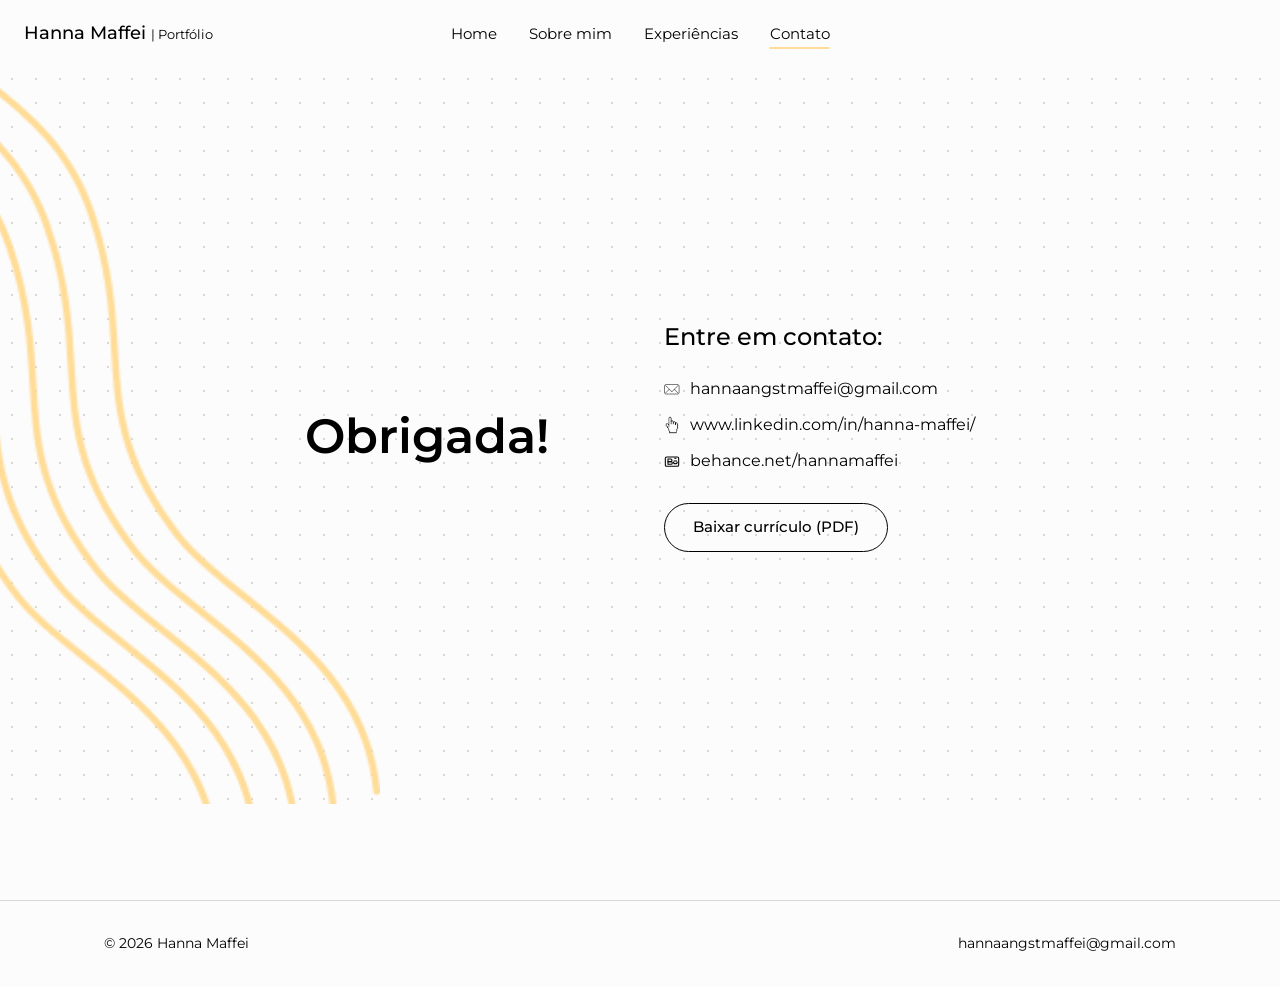
==== contato.html @ 4f78eaaf "Corrige espaçamento entre Premissas de design e Desafios no Mars Delivery Lista com bolinha seguida " ====
<!doctype html>
<html lang="pt-BR">
<head>
  <meta charset="UTF-8" />
  <meta name="viewport" content="width=device-width, initial-scale=1.0" />
  <title>Contato | Hanna Maffei</title>
  <meta name="description" content="Entre em contato com Hanna Maffei, Product Designer." />
  <link rel="preconnect" href="https://fonts.googleapis.com" />
  <link rel="preconnect" href="https://fonts.gstatic.com" crossorigin />
  <link href="https://fonts.googleapis.com/css2?family=Montserrat:wght@400;500;600;700&display=swap" rel="stylesheet" />
  <link rel="stylesheet" href="css/style.css?v=9" />
</head>
<body>

  <header class="site-header">
    <div class="wrap">
      <a class="brand" href="index.html">Hanna Maffei <span class="brand-sep">| Portfólio</span></a>
      <button class="nav-toggle" aria-label="Abrir menu" aria-expanded="false">☰</button>
      <ul class="nav-links">
        <li><a href="index.html">Home</a></li>
        <li><a href="sobre.html">Sobre mim</a></li>
        <li><a href="experiencias.html">Experiências</a></li>
        <li><a href="contato.html" aria-current="page">Contato</a></li>
      </ul>
    </div>
  </header>

  <main>
    <section class="contact-section dotted-bg">
      <img class="decor-lines" src="assets/img/linhas-contato.png" alt="" />

      <div class="wrap">
        <div class="contact-grid">
          <h2>Obrigada!</h2>

          <div class="contact-links">
            <h3>Entre em contato:</h3>
            <a class="contact-item" href="mailto:hannaangstmaffei@gmail.com">
              <img src="assets/img/icon-email.png" alt="" />
              hannaangstmaffei@gmail.com
            </a>
            <a class="contact-item" href="https://www.linkedin.com/in/hanna-maffei/" target="_blank" rel="noopener">
              <img src="assets/img/icon-linkedin.png" alt="" />
              www.linkedin.com/in/hanna-maffei/
            </a>
            <a class="contact-item" href="https://www.behance.net/hannamaffei" target="_blank" rel="noopener">
              <svg width="16" height="16" viewBox="0 0 24 24" fill="none" stroke="currentColor" stroke-width="1.6" aria-hidden="true">
                <rect x="2" y="6" width="20" height="14" rx="2" />
                <path d="M6 9h4a2 2 0 0 1 0 4H6z" />
                <path d="M6 13h4.5a2 2 0 0 1 0 4H6z" />
                <path d="M14 13a3 3 0 0 0 6 0" />
                <path d="M14.5 12h5" />
                <path d="M15.5 8h3" />
              </svg>
              behance.net/hannamaffei
            </a>

            <a class="btn" style="margin-top: 24px;" href="assets/files/Hanna_Maffei_CV.pdf" download="Hanna_Maffei_CV.pdf">Baixar currículo (PDF)</a>
          </div>
        </div>
      </div>
    </section>
  </main>

  <footer class="site-footer">
    <div class="wrap">
      <span>© 2026 Hanna Maffei</span>
      <a href="mailto:hannaangstmaffei@gmail.com">hannaangstmaffei@gmail.com</a>
    </div>
  </footer>

  <script src="js/main.js?v=7"></script>
</body>
</html>
---- css/style.css ----
/* ===== Design tokens (extraídos do Figma) ===== */
:root {
  --bg: #fcfcfc;
  --ink: #000000;
  --ink-soft: #000000;
  --accent: #ffdc97;
  --accent-soft: rgba(255, 220, 151, 0.4);
  --line: #d9d9d9;
  --max-width: 1120px;
  --gap: 24px;

  /* Escala de espaçamento — usar sempre uma dessas em vez de valor solto.
     Regra: quanto mais perto na escala, mais "juntos" os elementos parecem
     (Gestalt, Proximidade). Pular direto pra --space-xl sinaliza troca de assunto. */
  --space-xs: 8px;   /* ícone + texto, elementos quase colados */
  --space-sm: 16px;  /* itens dentro do mesmo grupo (bullets, linhas de lista) */
  --space-md: 24px;  /* elemento de controle (ex: tabs) e o conteúdo que ele controla */
  --space-lg: 48px;  /* transição visível entre blocos relacionados */
  --space-xl: 88px;  /* separação forte, mudança de seção/assunto */
  --space-2xl: 140px; /* divisão bem espaçada entre blocos grandes de conteúdo */
}

* { box-sizing: border-box; }

html { scroll-behavior: smooth; }

body {
  margin: 0;
  background: var(--bg);
  color: var(--ink);
  font-family: "Montserrat", sans-serif;
  font-weight: 400;
  line-height: 1.5;
  -webkit-font-smoothing: antialiased;
  overflow-x: hidden;
}

img { max-width: 100%; display: block; }

a { color: inherit; text-decoration: none; }

.wrap {
  max-width: var(--max-width);
  margin: 0 auto;
  padding: 0 24px;
}

/* ===== Header / nav ===== */
.site-header {
  position: sticky;
  top: 0;
  z-index: 20;
  background: rgba(252, 252, 252, 0.9);
  backdrop-filter: blur(6px);
}

.site-header .wrap {
  max-width: 1280px;
  position: relative;
  display: flex;
  align-items: center;
  justify-content: space-between;
  padding-top: 20px;
  padding-bottom: 20px;
}

.brand {
  font-weight: 500;
  font-size: 18px;
}

.brand-sep {
  font-size: 13px;
  font-weight: 400;
  color: var(--ink-soft);
}

.nav-links {
  position: absolute;
  left: 50%;
  top: 50%;
  transform: translate(-50%, -50%);
  display: flex;
  gap: 32px;
  list-style: none;
  margin: 0;
  padding: 0;
}

.nav-links a {
  font-size: 15px;
  padding-bottom: 4px;
  border-bottom: 2px solid transparent;
  transition: border-color 0.2s ease;
}

.nav-links a:hover,
.nav-links a[aria-current="page"] {
  border-color: var(--accent);
}

.nav-toggle {
  display: none;
  background: none;
  border: none;
  font-size: 24px;
  color: var(--ink);
  cursor: pointer;
}

/* ===== Footer ===== */
.site-footer {
  border-top: 1px solid var(--line);
  padding: 32px 0;
  margin-top: 96px;
}

.site-footer .wrap {
  display: flex;
  justify-content: space-between;
  align-items: center;
  flex-wrap: wrap;
  gap: 12px;
  font-size: 14px;
  color: var(--ink-soft);
}

.site-footer a:hover { color: var(--ink); }

/* Fundo pontilhado estilo grid do FigJam, reaproveitado onde fizer sentido dar profundidade */
.dotted-bg {
  background-color: var(--bg);
  background-image: radial-gradient(rgba(49, 35, 8, 0.16) 1px, transparent 1px);
  background-size: 24px 24px;
}

/* ===== Hero (Home) ===== */
.hero {
  position: relative;
  min-height: calc(100vh - 73px);
  overflow: hidden;
  display: flex;
  flex-direction: column;
  justify-content: center;
  align-items: center;
  text-align: center;
  gap: 8px;
  padding: 40px 24px 80px;
}

.hero-content { position: relative; z-index: 1; }

.hero h1 {
  font-size: clamp(40px, 7vw, 64px);
  font-weight: 700;
  margin: 0 0 8px;
}

.hero .role {
  font-size: clamp(18px, 3vw, 24px);
  font-weight: 500;
  margin: 0;
}

.role-sep {
  color: var(--accent);
  margin: 0 4px;
}

.hero .signature {
  position: absolute;
  left: 50%;
  bottom: 56px;
  transform: translateX(-50%);
  font-size: clamp(22px, 4vw, 32px);
  font-weight: 500;
  z-index: 1;
  margin: 0;
}

.hero-nav {
  position: relative;
  z-index: 1;
  display: flex;
  gap: 16px;
  margin-top: 48px;
  flex-wrap: wrap;
  justify-content: center;
}

.btn {
  display: inline-block;
  padding: 12px 28px;
  border-radius: 999px;
  font-size: 15px;
  font-weight: 500;
  border: 1.5px solid var(--ink);
  transition: background 0.2s ease, color 0.2s ease;
}

.btn:hover { background: var(--ink); color: var(--bg); }

/* ===== Section heading pattern (barra amarela) ===== */
.section-title {
  border-left: 3px solid var(--accent);
  padding-left: 16px;
  font-size: 28px;
  font-weight: 500;
  margin: 0 0 16px;
}

.section-lead {
  font-size: 17px;
  color: var(--ink-soft);
  max-width: none;
  margin: 0 0 32px;
}

section { padding: 96px 0; position: relative; }

/* ===== Sobre mim ===== */
.about-grid {
  display: grid;
  grid-template-columns: 1fr 1fr;
  gap: 64px;
  align-items: center;
  position: relative;
}

.about-grid > * { min-width: 0; }

.about-photo-wrap {
  position: relative;
}

.about-photo {
  position: relative;
  z-index: 1;
  width: 100%;
  max-width: 433px;
  border-radius: 24px;
  box-shadow: 0 24px 48px rgba(49, 35, 8, 0.12);
}

.about-text h2 { margin-top: 0; }

.about-text p + p { margin-top: 20px; }

/* Educação */
.education-list {
  display: flex;
  flex-direction: column;
  gap: 20px;
  max-width: 640px;
}

.education-item {
  display: flex;
  justify-content: space-between;
  align-items: center;
  flex-wrap: wrap;
  gap: 12px;
}

.education-item h3 {
  display: flex;
  align-items: center;
  gap: 10px;
  font-size: 16px;
  font-weight: 500;
  margin: 0;
}

.education-item .status {
  font-size: 13px;
  color: var(--ink-soft);
}

.education-item .logo-google {
  flex-shrink: 0;
}

/* Processo — diagrama do Duplo Diamante acima dos 4 passos */
.dd-diagram {
  margin: var(--space-lg) 0 var(--space-sm);
}

.dd-diagram svg {
  display: block;
  width: 100%;
  max-width: 560px;
  height: auto;
  margin: 0 auto;
}

.process-grid {
  display: grid;
  grid-template-columns: repeat(4, 1fr);
  gap: var(--space-lg) var(--space-sm);
}

.process-item h3 {
  font-size: 20px;
  font-weight: 500;
  margin: 0 0 12px;
}

.process-item p {
  color: var(--ink-soft);
  margin: 0;
}

/* ===== Experiências / projetos ===== */
.project-card {
  display: grid;
  grid-template-columns: 1fr 1.2fr;
  gap: 56px;
  align-items: center;
  padding: 56px 0;
}

.project-card > * { min-width: 0; }

.project-card.reverse .project-media { order: 2; }
.project-card.reverse .project-info { order: 1; }

.project-client {
  font-size: 12px;
  text-transform: uppercase;
  letter-spacing: 0.04em;
  color: var(--ink-soft);
  display: block;
  margin-bottom: 8px;
}

.project-title-row {
  display: flex;
  align-items: center;
  gap: 12px;
  flex-wrap: wrap;
  margin-bottom: 20px;
}

.project-title-row h3 {
  font-size: 24px;
  font-weight: 500;
  margin: 0;
}

.project-title-link {
  display: inline-flex;
  align-items: center;
  gap: 8px;
  transition: opacity 0.2s ease;
}

.project-title-link:hover { opacity: 0.6; }

.tag-ia {
  background: var(--accent-soft);
  border-radius: 100px;
  padding: 6px 12px;
  font-size: 10px;
  font-weight: 600;
}

.project-info p { color: var(--ink-soft); }
.project-info p + p { margin-top: 20px; }

.confidential-note {
  font-size: 12px;
  color: var(--ink-soft);
  margin-top: 20px;
}

.project-media {
  display: block;
  border-radius: 16px;
  overflow: hidden;
  background: #121515;
  box-shadow: 0 24px 48px rgba(0, 0, 0, 0.18);
  transition: box-shadow 0.2s ease, transform 0.2s ease;
}

a.project-media:hover {
  box-shadow: 0 28px 56px rgba(0, 0, 0, 0.24);
  transform: translateY(-2px);
}

.project-media.no-frame {
  background: var(--bg);
  box-shadow: none;
}

.project-media.no-frame img {
  height: 320px;
  object-fit: contain;
}

.project-media img {
  width: 100%;
  height: 320px;
  object-fit: cover;
  object-position: top;
}

/* ===== Breadcrumb ===== */
.breadcrumb {
  display: flex;
  flex-wrap: wrap;
  gap: 14px;
  align-items: center;
  font-size: 12px;
  color: var(--ink-soft);
  margin-bottom: 40px;
}

.breadcrumb a:hover { text-decoration: underline; }

.breadcrumb .current { color: var(--ink); font-weight: 500; }

.breadcrumb-back {
  padding-right: 14px;
  border-right: 1px solid var(--line);
  font-weight: 500;
}

.breadcrumb-back:hover { text-decoration: underline; }

.breadcrumb-trail {
  display: flex;
  flex-wrap: wrap;
  gap: 14px;
  align-items: center;
}

/* ===== Página de detalhe do projeto =====
   Grid de 2 colunas (1fr 1.2fr), o mesmo padrão usado nos cards
   de Experiências — texto sempre à esquerda, imagem à direita. */
.project-hero {
  padding-top: 24px;
}

.project-hero-grid {
  display: grid;
  grid-template-columns: 1fr 1.2fr;
  gap: 56px;
  align-items: start;
  margin-top: var(--space-md);
  margin-bottom: var(--space-xl);
}

.project-hero-grid > * { min-width: 0; }

.project-hero .project-client { font-size: 13px; }

.project-hero h1 {
  border-left: 3px solid var(--accent);
  padding-left: 16px;
  font-size: 28px;
  font-weight: 500;
  margin: 0 0 16px;
}

.project-hero-media {
  border-radius: 16px;
  overflow: hidden;
  background: #121515;
  box-shadow: 0 24px 48px rgba(0, 0, 0, 0.18);
}

.project-hero-media.no-frame {
  background: none;
  box-shadow: none;
  border-radius: 0;
  overflow: visible;
  display: flex;
  align-items: center;
  justify-content: center;
}

.project-hero-media.portrait {
  background: none;
  box-shadow: none;
  border-radius: 0;
  overflow: visible;
  display: flex;
  justify-content: center;
  padding: var(--space-lg) 0;
}

.project-hero-media.portrait img {
  width: auto;
  max-width: 320px;
  border-radius: 12px;
}

.project-hero-media.bleed-right {
  width: 135%;
  max-width: none;
}

.project-hero-media img { width: 100%; display: block; }

.project-hero-media .hero-cover { display: none; }
.project-hero-media .hero-cover.active { display: block; }

.hero-cover.stack {
  position: relative;
  width: 100%;
  min-height: 380px;
  align-items: center;
  justify-content: center;
}

.hero-cover.stack.active { display: flex; }

.stack .stack-img {
  border-radius: 14px;
  border: 1px solid var(--line);
  box-shadow: 0 16px 32px rgba(0, 0, 0, 0.14);
}

.stack .stack-side {
  position: absolute;
  width: 44%;
  top: 6%;
  z-index: 1;
}

.stack .stack-left { left: 0; }
.stack .stack-right { right: 0; }

.stack .stack-front {
  position: relative;
  width: 50%;
  z-index: 2;
  box-shadow: 0 24px 48px rgba(0, 0, 0, 0.22);
}

@media (max-width: 860px) {
  .project-hero-grid { grid-template-columns: 1fr; }
  .project-hero-media.bleed-right { width: 100%; }
}

.project-body {
  max-width: none;
  margin-top: var(--space-lg);
}

.project-hero-grid + .project-body { margin-top: 0; }
.project-subhead + .project-body { margin-top: var(--space-sm); }

.project-body p { color: var(--ink-soft); }
.project-body p + p { margin-top: 20px; }

.project-subhead {
  font-size: 19px;
  font-weight: 600;
  color: var(--ink);
  margin: var(--space-lg) 0 var(--space-sm);
}

.project-hero-grid + .project-subhead { margin-top: 0; }
.screens-grid + .project-subhead,
.finding-carousel + .project-subhead,
.project-list + .project-subhead { margin-top: var(--space-xl); }

.role-section + .project-body { margin-top: var(--space-sm); }

/* ===== Receita de espaçamento de um case (papel dentro de experiencia-*.html) =====
   Confirmada por medição real (getBoundingClientRect) em todas as abas do
   Grupo Advanced — usar esses mesmos números ao montar uma aba/case nova:
   - Título do papel (h2.role-section) → primeiro parágrafo de contexto: 16px (--space-sm)
     Todo .role-section PRECISA de uma frase curta de abertura logo depois do título
     (mesmo sem número/duração real) — sem ela o próximo bloco cola direto no título
     com 88px, quebrando o ritmo em relação às outras abas.
   - Parágrafo de contexto → cards de Problema/Solução (.problem-solution-grid): 88px (--space-xl)
   - Cards de Problema/Solução → próxima seção principal: 140px (--space-2xl, .section-break)
   - Subtítulo de seção (.project-subhead) → texto ou primeira imagem: 16px (--space-sm)
   - Lista de tarefas (.project-list) → números (.stat-grid): 48px (--space-lg)
   - Números (.stat-grid) → próximo bloco (galeria extra ou "Insight → decisão"): 48px (--space-lg)
   - Entre seções PRINCIPAIS de um case (Decisões de UI e UX, Discovery/Componentes,
     Design System, Telas, Antes e depois, Teste de usabilidade, O que eu levo):
     140px (--space-2xl), via classe .section-break — não depende do elemento anterior.
   Sub-tópicos dentro de uma seção (ex: Cores e Grid System dentro de Design System)
   usam o espaçamento normal de .project-subhead (48px), propositalmente mais próximo
   que --space-2xl, pra não parecerem seções principais novas.
   - Quando uma aba não tem cards de Problema/Solução e a galeria de telas vem direto
     depois do parágrafo de contexto (ex: abas de módulo do Data Life), a mesma regra
     de "parágrafo de contexto → bloco de evidência: 88px" vale pra galeria/label. */
.project-subhead.section-break { margin-top: var(--space-2xl); }

.project-body + .screens-grid,
.project-body + .gallery-label {
  margin-top: var(--space-xl);
}

.design-system-panel {
  margin: var(--space-2xl) 0;
}

.design-system-panel .project-subhead { margin-top: var(--space-lg); }

.design-system-panel > .project-subhead:first-child { margin-top: 0; }

.gallery-label {
  font-size: 12px;
  font-weight: 600;
  text-transform: uppercase;
  letter-spacing: 0.04em;
  color: var(--ink-soft);
  margin: var(--space-md) 0 var(--space-xs);
}

.gallery-label:first-child { margin-top: 0; }

/* Quando um gallery-label separa dois grupos de evidência igualmente importantes
   (não um sub-item tipo Desktop/Mobile do mesmo grupo), usar o mesmo respiro de
   88px da receita de espaçamento em vez do padrão de 24px. */
.gallery-label.gallery-break { margin-top: var(--space-xl); }

.grid-compare {
  display: flex;
  align-items: flex-end;
  flex-wrap: wrap;
  gap: var(--space-md);
  margin-top: var(--space-sm);
}

.grid-compare figure { margin: 0; }
.grid-compare img { height: 353px; width: auto; max-width: 100%; display: block; }
.grid-compare figcaption {
  margin-top: 12px;
  font-size: 13px;
  color: var(--ink-soft);
  text-align: center;
}

@media (max-width: 860px) {
  .grid-compare img { height: 240px; }
}

@media (max-width: 600px) {
  .grid-compare img { height: 150px; }
}

/* ===== Páginas de papel (múltiplos sub-projetos numa página, com troca de conteúdo via tabs) ===== */
.subproject-nav {
  display: flex;
  flex-wrap: wrap;
  gap: var(--space-xs) 32px;
  align-items: center;
  margin: 0 0 var(--space-md);
  border-bottom: 1px solid var(--line);
}

.subproject-nav button {
  font-family: inherit;
  background: none;
  border: none;
  border-bottom: 3px solid transparent;
  cursor: pointer;
  font-size: 15px;
  font-weight: 500;
  color: var(--ink-soft);
  padding: 0 0 14px;
  margin-bottom: -1px;
}

.subproject-nav button:hover { color: var(--ink); }

.subproject-nav button.active {
  color: var(--ink);
  font-weight: 700;
  border-bottom-color: var(--accent);
}

.project-hero-grid + .subproject-nav,
.project-body + .subproject-nav {
  margin-top: var(--space-xl);
}

.tab-panel { display: none; }
.tab-panel.active { display: block; }

.role-section {
  font-size: 22px;
  font-weight: 600;
  color: var(--ink);
  margin: var(--space-xl) 0 var(--space-xs);
}

.tab-panel > .role-section:first-child { margin-top: 0; }

.subproject-nav + .tab-panel { margin-top: 0; }

/* ===== Carrossel de achados (testes de usabilidade) ===== */
.finding-carousel { margin-top: var(--space-sm); }

.finding-track {
  display: flex;
  gap: var(--space-sm);
  overflow-x: auto;
  scroll-snap-type: x mandatory;
  -webkit-overflow-scrolling: touch;
  padding-bottom: var(--space-xs);
  scrollbar-width: none;
}

.finding-track::-webkit-scrollbar { display: none; }

.finding-card {
  flex: 0 0 min(380px, 88%);
  scroll-snap-align: start;
  border: 1px solid var(--line);
  border-radius: 16px;
  padding: 24px;
}

.finding-index {
  display: flex;
  align-items: center;
  gap: var(--space-xs);
  font-size: 13px;
  font-weight: 700;
  letter-spacing: 0.02em;
  text-transform: uppercase;
  color: var(--ink-soft);
  margin-bottom: var(--space-sm);
}

.finding-index::before {
  content: "";
  width: 8px;
  height: 8px;
  border-radius: 50%;
  background: var(--accent);
  flex: none;
}

.finding-card h3 {
  font-size: 17px;
  font-weight: 600;
  margin: 0 0 var(--space-xs);
}

.finding-card p { color: var(--ink-soft); margin: 0; }
.finding-card p + p { margin-top: var(--space-xs); }
.finding-decision strong { color: var(--ink); }

.finding-controls {
  display: flex;
  align-items: center;
  justify-content: center;
  gap: var(--space-sm);
  margin-top: var(--space-md);
}

.finding-prev,
.finding-next {
  width: 36px;
  height: 36px;
  border-radius: 50%;
  border: 1.5px solid var(--ink);
  background: none;
  cursor: pointer;
  font-size: 15px;
  line-height: 1;
  display: flex;
  align-items: center;
  justify-content: center;
  transition: background 0.2s ease, color 0.2s ease;
}

.finding-prev:hover,
.finding-next:hover { background: var(--ink); color: var(--bg); }

.finding-dots { display: flex; align-items: center; gap: 8px; }

.finding-dots .dot {
  width: 8px;
  height: 8px;
  padding: 0;
  border: none;
  border-radius: 4px;
  background: var(--line);
  cursor: pointer;
  transition: width 0.2s ease, background 0.2s ease;
}

.finding-dots .dot.active {
  width: 20px;
  background: var(--accent);
}

/* ===== Variante: card de desafio (categoria → termo → problema → solução) ===== */
.finding-card.challenge-card {
  display: flex;
  flex-direction: column;
  gap: var(--space-sm);
  padding: 28px 30px 30px;
  border-radius: 20px;
  box-shadow: 0 1px 2px rgba(0, 0, 0, 0.03), 0 8px 24px rgba(0, 0, 0, 0.03);
}

.finding-card.challenge-card .finding-index { margin-bottom: 0; }
.finding-card.challenge-card > h3 { margin: 0; }

.challenge-term-row {
  display: flex;
  align-items: baseline;
  gap: 10px;
  flex-wrap: wrap;
}

.challenge-term-row h3 { margin: 0; }

.challenge-tag {
  font-family: 'SF Mono', Menlo, monospace;
  font-size: 12px;
  font-weight: 600;
  color: var(--ink-soft);
  background: #f4f4f4;
  padding: 3px 9px;
  border-radius: 6px;
}

.challenge-divider {
  height: 1px;
  background: var(--line);
}

.challenge-solution {
  display: flex;
  flex-direction: column;
  gap: 6px;
  background: var(--accent-soft);
  border-radius: 14px;
  padding: 16px 18px;
}

.challenge-solution-label {
  font-size: 10.5px;
  font-weight: 700;
  letter-spacing: 0.08em;
  text-transform: uppercase;
  color: var(--ink-soft);
}

.challenge-solution p {
  font-size: 15px;
  line-height: 1.6;
  color: var(--ink);
  margin: 0;
}

.role-section-client {
  display: block;
  font-size: 13px;
  font-weight: 500;
  letter-spacing: 0.02em;
  text-transform: uppercase;
  color: var(--ink-soft);
  margin-bottom: 6px;
}

.tag-row {
  display: flex;
  flex-wrap: wrap;
  gap: var(--space-xs);
  margin-top: var(--space-sm);
}

.tag-pill {
  border: 1px solid var(--line);
  border-radius: 100px;
  padding: 6px 14px;
  font-size: 12px;
  color: var(--ink-soft);
}

.problem-solution-grid {
  display: grid;
  grid-template-columns: 1fr 1fr;
  align-items: stretch;
  gap: var(--space-lg);
  margin-top: var(--space-xl);
}

.problem-solution-grid .module-item { height: 100%; }
.problem-solution-grid .module-item p { margin: 0; }

@media (max-width: 700px) {
  .problem-solution-grid { grid-template-columns: 1fr; }
}

.feature-spotlight {
  display: grid;
  grid-template-columns: 1fr minmax(260px, 340px) 1fr;
  grid-template-areas:
    "c1 media c2"
    "c3 media .";
  align-items: start;
  gap: var(--space-lg);
  margin-top: var(--space-sm);
}

.feature-spotlight > *:nth-child(1) { grid-area: c1; }
.feature-spotlight > *:nth-child(2) { grid-area: media; align-self: start; justify-self: center; }
.feature-spotlight > *:nth-child(3) { grid-area: c2; }
.feature-spotlight > *:nth-child(4) { grid-area: c3; }

.spotlight-media img {
  width: 100%;
  border-radius: 20px;
  border: 1px solid var(--line);
}

@media (max-width: 780px) {
  .feature-spotlight {
    grid-template-columns: 1fr;
    grid-template-areas: "media" "c1" "c2" "c3";
  }
  .feature-spotlight > *:nth-child(4) { max-width: none; margin-top: 0; }
}

.decision-topic h3 {
  font-size: 16px;
  font-weight: 500;
  color: var(--ink);
  margin: 0 0 8px;
}

.decision-topic .project-list {
  columns: 1;
  margin-top: var(--space-xs);
}

.token-grid {
  display: grid;
  grid-template-columns: repeat(auto-fit, minmax(180px, 1fr));
  gap: var(--space-md);
  margin-top: var(--space-sm);
}

.token-swatch {
  border-radius: 12px;
  overflow: hidden;
  border: 1px solid var(--line);
}

.token-swatch .color { height: 120px; }

.token-swatch .label {
  padding: 10px 12px;
  font-size: 13px;
  font-weight: 500;
}

.token-swatch .hex {
  display: block;
  font-size: 11px;
  color: var(--ink-soft);
  margin-top: 2px;
}

.palette-bleed { margin-top: var(--space-sm); }
.palette-bleed img { width: 100%; display: block; }

.type-scale {
  margin-top: var(--space-sm);
  border: 1px solid var(--line);
  border-radius: 12px;
  overflow: hidden;
}

.type-row {
  display: flex;
  align-items: baseline;
  justify-content: space-between;
  gap: var(--space-md);
  padding: 16px 20px;
  border-bottom: 1px solid var(--line);
}

.type-row:last-child { border-bottom: none; }

.type-spec {
  font-size: 12px;
  color: var(--ink-soft);
  white-space: nowrap;
}

.radius-grid {
  display: grid;
  grid-template-columns: repeat(auto-fit, minmax(90px, 1fr));
  gap: var(--space-sm);
  margin-top: var(--space-md);
  max-width: 640px;
}

.radius-swatch { text-align: center; }

.radius-box {
  width: 100%;
  aspect-ratio: 1;
  background: #f4f4f4;
  border: 1px solid var(--line);
}

.radius-swatch .label {
  padding-top: 10px;
  font-size: 13px;
  font-weight: 500;
}

.radius-swatch .hex {
  display: block;
  font-size: 11px;
  color: var(--ink-soft);
  margin-top: 2px;
}

.stat-grid {
  display: grid;
  grid-template-columns: repeat(auto-fit, minmax(140px, 1fr));
  gap: var(--space-md);
  margin-top: var(--space-sm);
  max-width: 900px;
}

.project-list + .stat-grid { margin-top: var(--space-lg); }

.stat-item .number {
  font-size: 32px;
  font-weight: 700;
  color: var(--ink);
}

.stat-item .label {
  font-size: 13px;
  color: var(--ink-soft);
  margin-top: var(--space-xs);
}

.project-list {
  margin: 12px 0 0;
  padding: 0;
  list-style: none;
  columns: 2;
  column-gap: 32px;
}

.project-list li {
  color: var(--ink-soft);
  padding: var(--space-xs) 0 var(--space-xs) 18px;
  position: relative;
  break-inside: avoid;
}

.project-list li::before {
  content: "";
  position: absolute;
  left: 0;
  top: 17px;
  width: 6px;
  height: 6px;
  border-radius: 50%;
  background: var(--accent);
}

@media (max-width: 640px) {
  .project-list { columns: 1; }
}

.project-gallery {
  margin-top: var(--space-sm);
  border-radius: 16px;
  overflow: hidden;
  border: 1px solid var(--line);
}

.project-gallery img { width: 100%; display: block; }

.screens-row {
  display: flex;
  gap: var(--space-md);
  margin-top: var(--space-sm);
  flex-wrap: wrap;
  justify-content: center;
}

.screens-row figure {
  margin: 0;
  flex: 1 1 220px;
  max-width: 280px;
}

.screens-row img {
  width: 100%;
  display: block;
  border-radius: 16px;
  border: 1px solid var(--line);
  box-shadow: 0 16px 32px rgba(0, 0, 0, 0.08);
}

.screens-row figcaption {
  margin-top: 12px;
  font-size: 13px;
  color: var(--ink-soft);
  text-align: center;
}

.screens-grid {
  display: grid;
  grid-template-columns: repeat(2, 1fr);
  gap: var(--space-md);
  margin-top: var(--space-sm);
}

.screens-grid figure { margin: 0; }

.screens-grid figure > img { width: 100%; display: block; }

.screens-grid .frame {
  aspect-ratio: 4 / 3;
  border-radius: 16px;
  border: 1px solid var(--line);
  box-shadow: 0 16px 32px rgba(0, 0, 0, 0.08);
  background: #f4f4f4;
  display: flex;
  align-items: center;
  justify-content: center;
  overflow: hidden;
}

.screens-grid .frame img {
  width: 100%;
  height: 100%;
  object-fit: contain;
  display: block;
}

.screens-grid figcaption {
  margin-top: 12px;
  font-size: 13px;
  color: var(--ink-soft);
  text-align: center;
}

.screens-grid.cols-3 { grid-template-columns: repeat(3, 1fr); }

.screens-grid.no-frame img {
  border-radius: 12px;
  border: 1px solid var(--line);
  box-shadow: none;
}

@media (max-width: 640px) {
  .screens-grid,
  .screens-grid.cols-3 { grid-template-columns: 1fr; }
}

.compare-caption {
  margin-top: var(--space-sm);
  font-size: 15px;
  font-weight: 500;
  text-align: center;
}

.compare-slider {
  margin-top: var(--space-sm);
  max-width: 560px;
  margin-left: auto;
  margin-right: auto;
}

.compare-slider-frame {
  position: relative;
  border-radius: 16px;
  overflow: hidden;
  border: 1px solid var(--line);
  box-shadow: 0 16px 32px rgba(0, 0, 0, 0.08);
  cursor: ew-resize;
  touch-action: none;
}

/* Aba Onboarding: nenhuma imagem de conteúdo tem sombra, só a capa do header
   (.project-hero-media, fora da tab-panel) mantém o box-shadow original. */
#onboarding .screens-grid .frame,
#onboarding .screens-row img,
#onboarding .compare-slider-frame,
#painel .screens-grid .frame,
#painel .screens-row img,
#painel .compare-slider-frame,
#investimentos .screens-grid .frame,
#investimentos .screens-row img,
#investimentos .compare-slider-frame {
  box-shadow: none;
}

#investimentos .screens-grid.no-frame img {
  border-radius: 12px;
}

#mars-delivery .screens-grid.no-frame img {
  border: none;
}

#investimentos .screens-grid.cols-3 figcaption {
  text-align: left;
}

#investimentos .screens-grid.cols-3 figcaption strong {
  display: block;
  font-size: 14px;
  color: var(--ink);
  margin-bottom: 8px;
}

#investimentos .screens-grid.cols-3 figcaption p {
  font-size: 13px;
  line-height: 1.5;
  color: var(--ink-soft);
}

.compare-slider-img { width: 100%; display: block; user-select: none; -webkit-user-drag: none; }

.compare-slider-after-wrap {
  position: absolute;
  inset: 0;
  clip-path: inset(0 0 0 50%);
}

.compare-slider-after-wrap .compare-slider-img { position: absolute; inset: 0; }

.compare-slider-tag {
  position: absolute;
  top: var(--space-sm);
  font-size: 12px;
  font-weight: 600;
  letter-spacing: 0.04em;
  text-transform: uppercase;
  color: #fff;
  background: rgba(0, 0, 0, 0.55);
  padding: 4px 10px;
  border-radius: 100px;
  pointer-events: none;
}

.compare-slider-tag-before { left: var(--space-sm); }
.compare-slider-tag-after { right: var(--space-sm); }

.compare-slider-handle {
  position: absolute;
  top: 0;
  left: 50%;
  height: 100%;
  transform: translateX(-50%);
  display: flex;
  align-items: center;
  justify-content: center;
}

.compare-slider-handle::before {
  content: "";
  position: absolute;
  top: 0;
  bottom: 0;
  left: 50%;
  width: 3px;
  background: #fff;
  box-shadow: 0 0 0 1px rgba(0, 0, 0, 0.35), 0 0 10px rgba(0, 0, 0, 0.35);
  transform: translateX(-50%);
}

.compare-slider-handle-grip {
  position: relative;
  width: 36px;
  height: 36px;
  border-radius: 50%;
  background: #fff;
  color: var(--ink);
  display: flex;
  align-items: center;
  justify-content: center;
  font-size: 14px;
  box-shadow: 0 4px 12px rgba(0, 0, 0, 0.2);
}

.compare-slider-handle:focus-visible .compare-slider-handle-grip {
  outline: 2px solid var(--accent);
  outline-offset: 2px;
}

.project-nav {
  display: flex;
  justify-content: space-between;
  align-items: center;
  flex-wrap: wrap;
  gap: var(--space-sm);
  margin-top: var(--space-xl);
}

.project-nav a { font-size: 15px; }
.project-nav a:hover { text-decoration: underline; }

.module-list {
  margin-top: var(--space-sm);
  display: grid;
  grid-template-columns: 1fr 1fr;
  gap: 32px;
}

.module-item {
  padding: 24px;
  border: 1px solid var(--line);
  border-radius: 12px;
}

.module-item h3 {
  font-size: 16px;
  font-weight: 500;
  margin: 0 0 8px;
}

.module-item p {
  font-size: 14px;
  color: var(--ink-soft);
  margin: 0;
}

@media (max-width: 640px) {
  .module-list { grid-template-columns: 1fr; }
}

/* ===== Contato ===== */
.contact-section {
  min-height: calc(100vh - 73px - 90px);
  display: flex;
  align-items: center;
  overflow: hidden;
  position: relative;
}

.contact-section .decor-lines {
  position: absolute;
  left: -260px;
  top: -120px;
  width: 640px;
  pointer-events: none;
  z-index: 0;
}

.contact-grid {
  position: relative;
  z-index: 1;
  display: grid;
  grid-template-columns: 1fr 1fr;
  gap: 48px;
  align-items: center;
}

.contact-grid h2 {
  font-size: clamp(36px, 6vw, 48px);
  font-weight: 600;
  margin: 0;
}

.contact-links h3 {
  font-size: 24px;
  font-weight: 500;
  margin: 0 0 16px;
}

.contact-item {
  display: flex;
  align-items: center;
  gap: 10px;
  font-size: 16px;
  padding: 6px 0;
}

.contact-item:hover { color: var(--ink-soft); }

.contact-item img { width: 16px; }

/* ===== Responsive ===== */
@media (max-width: 860px) {
  .about-grid,
  .project-card,
  .process-grid,
  .contact-grid {
    grid-template-columns: 1fr;
  }

  .project-card.reverse .project-media,
  .project-card.reverse .project-info {
    order: initial;
  }

  .about-photo { max-width: 320px; margin: 0 auto; }

  .contact-grid { text-align: left; }

  section { padding: 64px 0; }
}

@media (max-width: 640px) {
  .nav-links {
    position: absolute;
    top: 100%;
    left: 0;
    right: 0;
    transform: none;
    background: var(--bg);
    flex-direction: column;
    gap: 0;
    border-bottom: 1px solid var(--accent);
    display: none;
  }

  .nav-links.open { display: flex; }

  .nav-links li { border-top: 1px solid var(--line); }

  .nav-links a {
    display: block;
    padding: 16px 24px;
    border-bottom: none;
  }

  .nav-toggle { display: block; }

  .contact-section .decor-lines { left: -320px; width: 480px; }
}
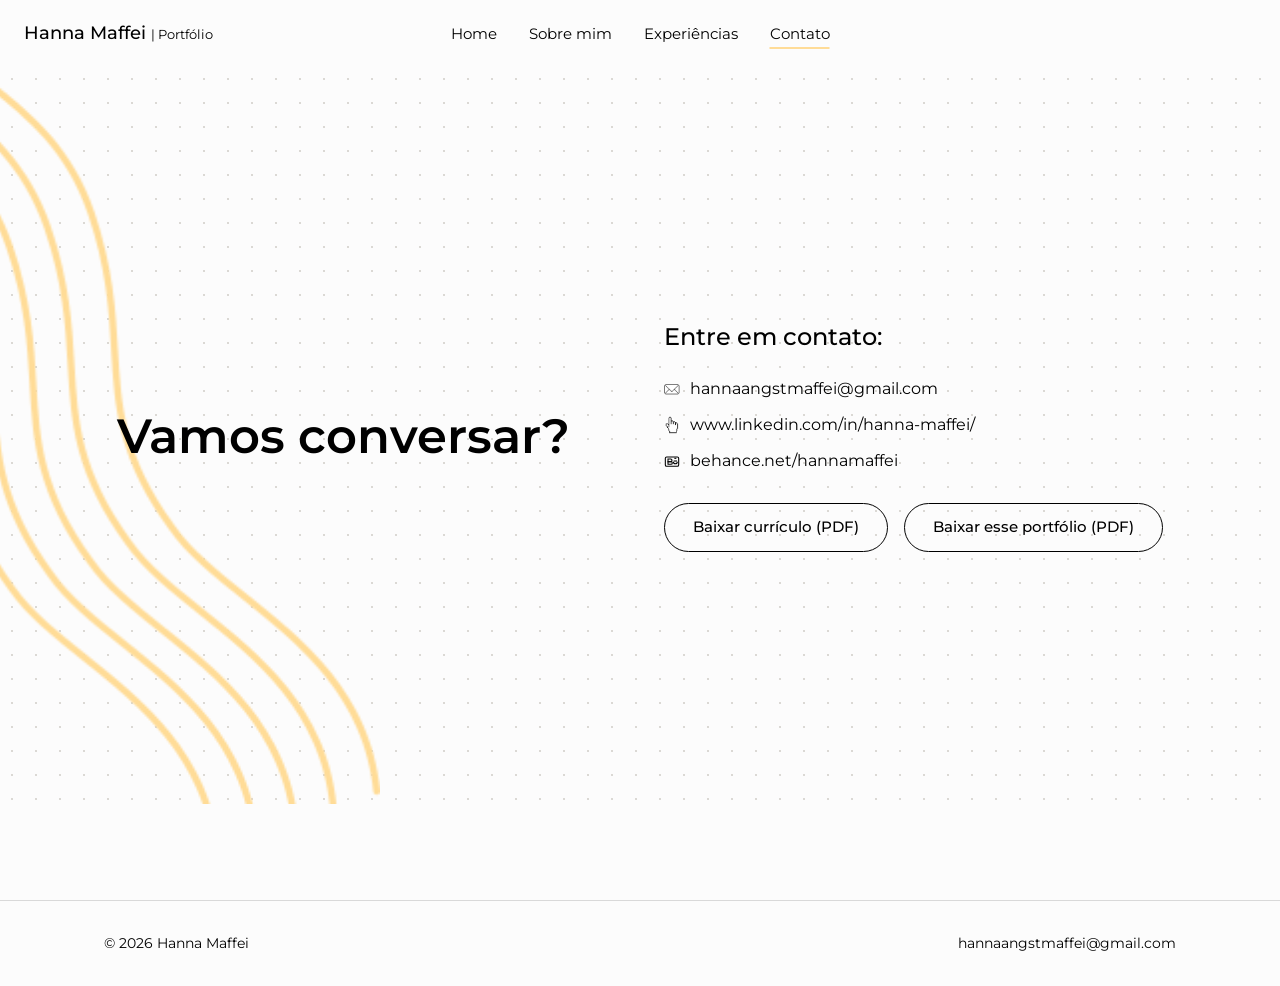
==== commit 8eea9e52: "Atualiza currículo, corrige sombra no hover das Experiências e cria Portfólio Pocket em PDF Adiciona" ====
--- a/contato.html
+++ b/contato.html
@@ -8,7 +8,7 @@
   <link rel="preconnect" href="https://fonts.googleapis.com" />
   <link rel="preconnect" href="https://fonts.gstatic.com" crossorigin />
   <link href="https://fonts.googleapis.com/css2?family=Montserrat:wght@400;500;600;700&display=swap" rel="stylesheet" />
-  <link rel="stylesheet" href="css/style.css?v=9" />
+  <link rel="stylesheet" href="css/style.css?v=17" />
 </head>
 <body>
 
@@ -31,7 +31,7 @@
 
       <div class="wrap">
         <div class="contact-grid">
-          <h2>Obrigada!</h2>
+          <h2>Vamos conversar?</h2>
 
           <div class="contact-links">
             <h3>Entre em contato:</h3>
@@ -56,6 +56,7 @@
             </a>
 
             <a class="btn" style="margin-top: 24px;" href="assets/files/Hanna_Maffei_CV.pdf" download="Hanna_Maffei_CV.pdf">Baixar currículo (PDF)</a>
+            <a class="btn" style="margin-top: 24px; margin-left: 12px;" href="assets/files/Hanna_Maffei_Portfolio_Pocket.pdf" download="Hanna_Maffei_Portfolio_Pocket.pdf">Baixar esse portfólio (PDF)</a>
           </div>
         </div>
       </div>
--- a/css/style.css
+++ b/css/style.css
@@ -213,7 +213,7 @@
   font-size: 17px;
   color: var(--ink-soft);
   max-width: none;
-  margin: 0 0 32px;
+  margin: 0 0 var(--space-lg);
 }
 
 section { padding: 96px 0; position: relative; }
@@ -280,23 +280,48 @@
   flex-shrink: 0;
 }
 
-/* Processo — diagrama do Duplo Diamante acima dos 4 passos */
-.dd-diagram {
-  margin: var(--space-lg) 0 var(--space-sm);
-}
-
-.dd-diagram svg {
-  display: block;
-  width: 100%;
-  max-width: 560px;
-  height: auto;
-  margin: 0 auto;
+.process-track {
+  position: relative;
+  display: grid;
+  grid-template-columns: repeat(4, 1fr);
+  gap: var(--space-sm);
+  margin-bottom: var(--space-lg);
+}
+
+.process-track::before {
+  content: '';
+  position: absolute;
+  top: 15px;
+  left: 15px;
+  right: calc(25% - (var(--space-sm) * 3 / 4) - 15px);
+  height: 2px;
+  background: var(--line);
+}
+
+.process-num {
+  position: relative;
+  z-index: 1;
+  width: 30px;
+  height: 30px;
+  border-radius: 50%;
+  background: var(--accent);
+  color: var(--ink);
+  font-weight: 600;
+  font-size: 13px;
+  display: flex;
+  align-items: center;
+  justify-content: center;
 }
 
 .process-grid {
   display: grid;
   grid-template-columns: repeat(4, 1fr);
   gap: var(--space-lg) var(--space-sm);
+  margin-bottom: var(--space-lg);
+}
+
+.process-grid + .finding-carousel {
+  margin-top: var(--space-lg);
 }
 
 .process-item h3 {
@@ -367,29 +392,21 @@
 .project-info p { color: var(--ink-soft); }
 .project-info p + p { margin-top: 20px; }
 
-.confidential-note {
-  font-size: 12px;
-  color: var(--ink-soft);
-  margin-top: 20px;
-}
-
 .project-media {
   display: block;
   border-radius: 16px;
   overflow: hidden;
   background: #121515;
-  box-shadow: 0 24px 48px rgba(0, 0, 0, 0.18);
   transition: box-shadow 0.2s ease, transform 0.2s ease;
 }
 
 a.project-media:hover {
-  box-shadow: 0 28px 56px rgba(0, 0, 0, 0.24);
+  box-shadow: 0 0 0 1px rgba(255, 255, 255, 0.16), 0 28px 56px rgba(0, 0, 0, 0.24);
   transform: translateY(-2px);
 }
 
 .project-media.no-frame {
   background: var(--bg);
-  box-shadow: none;
 }
 
 .project-media.no-frame img {
@@ -505,10 +522,24 @@
 .project-hero-media .hero-cover { display: none; }
 .project-hero-media .hero-cover.active { display: block; }
 
+/* Projetos Pessoais: a capa troca de conteúdo conforme a aba (Mars Delivery
+   ou DoseCerta), mas as duas precisam ocupar sempre a mesma altura, senão as
+   abas pulam de lugar ao trocar. Trava a proporção do container pela imagem
+   do Mars Delivery e redimensiona o conteúdo da capa pra caber dentro dela,
+   sem cortar nada (só encolhe, não recorta). */
+.project-hero-media:has(.hero-cover) {
+  aspect-ratio: 8 / 5;
+}
+
+.project-hero-media:has(.hero-cover) img.hero-cover.active {
+  height: 100%;
+  object-fit: contain;
+}
+
 .hero-cover.stack {
   position: relative;
   width: 100%;
-  min-height: 380px;
+  height: 100%;
   align-items: center;
   justify-content: center;
 }
@@ -523,17 +554,19 @@
 
 .stack .stack-side {
   position: absolute;
-  width: 44%;
-  top: 6%;
+  width: auto;
+  height: 74%;
+  top: 10%;
   z-index: 1;
 }
 
-.stack .stack-left { left: 0; }
-.stack .stack-right { right: 0; }
+.stack .stack-left { left: 6%; }
+.stack .stack-right { right: 6%; }
 
 .stack .stack-front {
   position: relative;
-  width: 50%;
+  width: auto;
+  height: 86%;
   z-index: 2;
   box-shadow: 0 24px 48px rgba(0, 0, 0, 0.22);
 }
@@ -553,6 +586,65 @@
 
 .project-body p { color: var(--ink-soft); }
 .project-body p + p { margin-top: 20px; }
+
+.project-subhead + .stat-callout-grid { margin-top: var(--space-sm); }
+
+.stat-callout-grid {
+  display: grid;
+  grid-template-columns: repeat(3, 1fr);
+  gap: 40px;
+}
+
+.stat-callout {
+  display: flex;
+  flex-direction: column;
+  gap: var(--space-md);
+}
+
+.stat-callout-pill {
+  display: inline-flex;
+  align-self: flex-start;
+  align-items: center;
+  justify-content: center;
+  padding: 16px 28px;
+  border-radius: 16px;
+  background: var(--accent-soft);
+}
+
+.stat-callout-number {
+  font-size: 56px;
+  font-weight: 700;
+  line-height: 1;
+  letter-spacing: -0.02em;
+  color: var(--ink);
+}
+
+.stat-callout p {
+  font-size: 16px;
+  line-height: 1.55;
+  margin: 0;
+  color: var(--ink);
+}
+
+.stat-callout-divider {
+  margin-top: var(--space-xl);
+  height: 1px;
+  background: var(--line);
+}
+
+.source-note {
+  font-size: 13px;
+  color: #9a9a9a;
+}
+.source-note a {
+  color: #9a9a9a;
+  text-decoration: underline;
+}
+.source-note a:hover { color: #b8863f; }
+
+@media (max-width: 700px) {
+  .stat-callout-grid { grid-template-columns: 1fr; }
+}
 
 .project-subhead {
   font-size: 19px;
@@ -565,6 +657,12 @@
 .screens-grid + .project-subhead,
 .finding-carousel + .project-subhead,
 .project-list + .project-subhead { margin-top: var(--space-xl); }
+
+/* Mars Delivery não tem .problem-solution-grid: "Premissas de design" é o
+   bloco de evidência que vem direto depois do parágrafo de contexto (com a
+   tag-row de stack no meio), então usa a mesma regra de 88px (--space-xl)
+   documentada acima pra esse caso. */
+#mars-delivery > .role-section + .project-body + .tag-row + .project-subhead { margin-top: var(--space-xl); }
 
 .role-section + .project-body { margin-top: var(--space-sm); }
 
@@ -586,14 +684,15 @@
    Sub-tópicos dentro de uma seção (ex: Cores e Grid System dentro de Design System)
    usam o espaçamento normal de .project-subhead (48px), propositalmente mais próximo
    que --space-2xl, pra não parecerem seções principais novas.
-   - Quando uma aba não tem cards de Problema/Solução e a galeria de telas vem direto
-     depois do parágrafo de contexto (ex: abas de módulo do Data Life), a mesma regra
-     de "parágrafo de contexto → bloco de evidência: 88px" vale pra galeria/label. */
+   - Legenda de seção (.project-body) → imagens que ilustram essa legenda
+     (.screens-grid ou .gallery-label logo abaixo): 16px (--space-sm), igual
+     Cores/Grid System — as imagens precisam ficar coladas na legenda que
+     descreve, não na próxima seção. */
 .project-subhead.section-break { margin-top: var(--space-2xl); }
 
 .project-body + .screens-grid,
 .project-body + .gallery-label {
-  margin-top: var(--space-xl);
+  margin-top: var(--space-sm);
 }
 
 .design-system-panel {
@@ -1082,6 +1181,39 @@
 }
 
 .project-gallery img { width: 100%; display: block; }
+
+.process-gallery {
+  display: flex;
+  flex-direction: column;
+  gap: var(--space-md);
+  margin-top: var(--space-sm);
+}
+
+.process-gallery figure { margin: 0; }
+
+.process-gallery img {
+  width: 100%;
+  display: block;
+  border-radius: 12px;
+  border: 1px solid var(--line);
+  box-shadow: 0 16px 32px rgba(0, 0, 0, 0.08);
+}
+
+.process-gallery figcaption { margin-top: 12px; }
+
+.process-gallery figcaption h3 {
+  font-size: 16px;
+  font-weight: 500;
+  color: var(--ink);
+  margin: 0 0 6px;
+}
+
+.process-gallery figcaption p {
+  font-size: 14px;
+  line-height: 1.5;
+  color: var(--ink-soft);
+  margin: 0;
+}
 
 .screens-row {
   display: flex;
@@ -1208,6 +1340,26 @@
   border: none;
 }
 
+/* Mars Delivery: prints de celular no mesmo tamanho das telas Mobile do
+   Onboarding (Grupo Advanced), 245px de largura. Colunas do grid usam a
+   largura exata da imagem (em vez de 1fr, que estica a coluna até a
+   largura toda e deixa uma distância grande entre as telas), com
+   justify-content:center pra centralizar o conjunto no espaço sobrando. */
+#mars-delivery .screens-grid.no-frame.cols-3 {
+  grid-template-columns: repeat(3, 245px);
+  justify-content: center;
+}
+#mars-delivery .screens-grid.no-frame figure {
+  width: 245px;
+}
+
+/* DoseCerta: telas em .screens-row (sem grid), mesmo componente da galeria
+   Mobile do Onboarding — com 4 imagens cabendo numa linha só, o próprio
+   flex já calcula ~245px de largura, sem precisar fixar o valor. */
+#dosecerta .screens-row img {
+  border: none;
+}
+
 #investimentos .screens-grid.cols-3 figcaption {
   text-align: left;
 }
@@ -1394,6 +1546,8 @@
   .contact-grid {
     grid-template-columns: 1fr;
   }
+
+  .process-track { display: none; }
 
   .project-card.reverse .project-media,
   .project-card.reverse .project-info {
